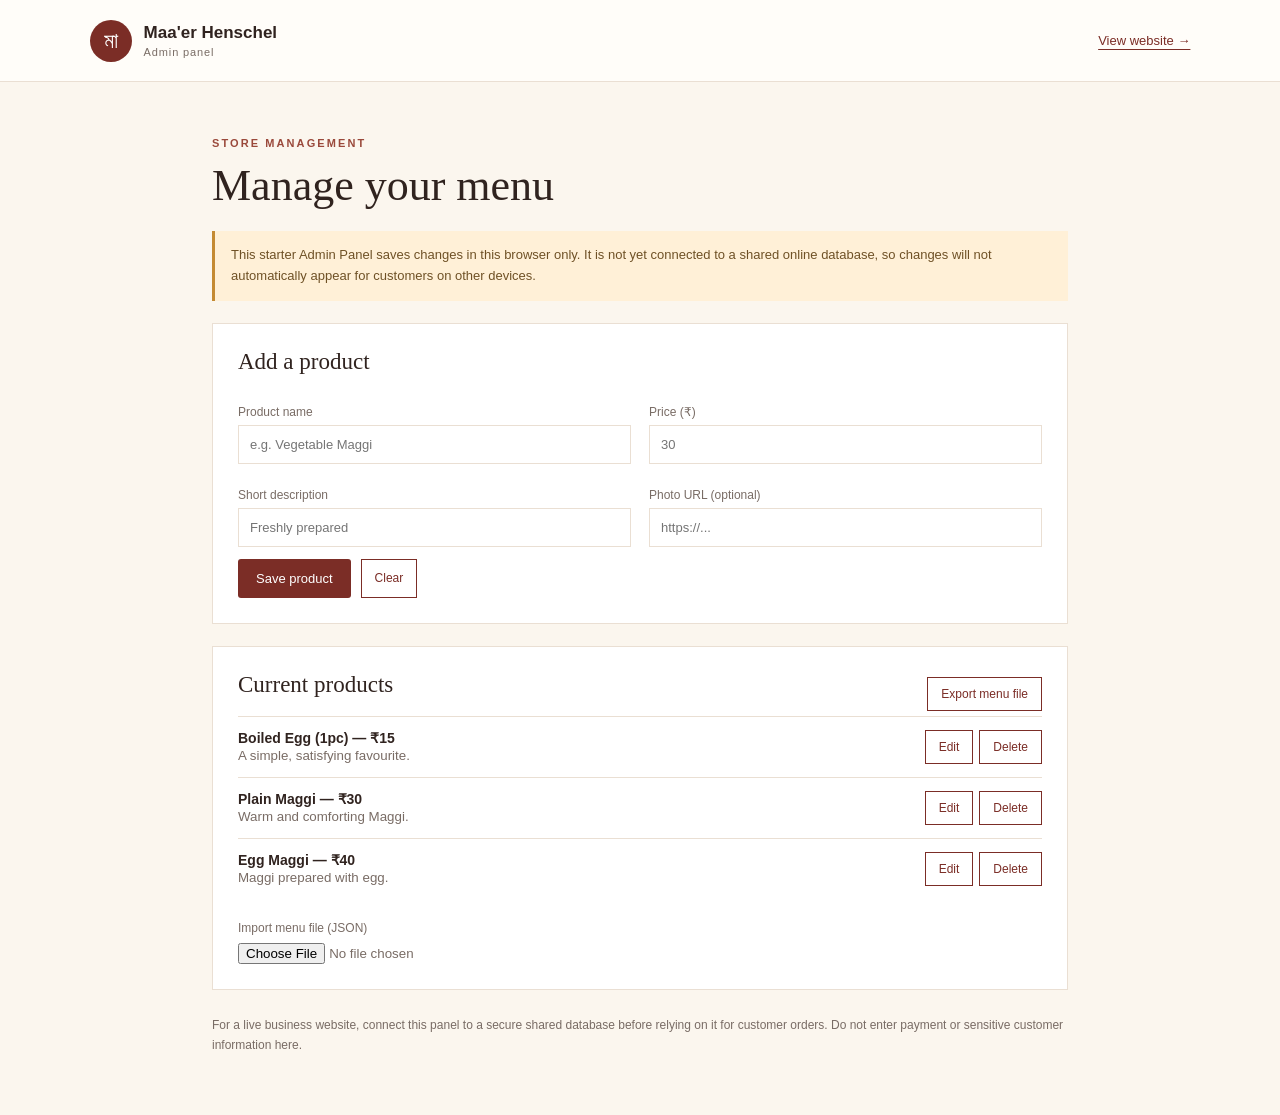
==== admin.html @ 0c81eca4 "Add Maa'er Henschel website files" ====
<!doctype html>
<html lang="en"><head><meta charset="utf-8"><meta name="viewport" content="width=device-width,initial-scale=1"><title>Admin | Maa'er Henschel</title><link rel="stylesheet" href="styles.css"></head>
<body class="admin-body"><header class="admin-header"><a class="brand" href="index.html"><span class="brand-mark">মা</span><span><strong>Maa'er Henschel</strong><small>Admin panel</small></span></a><a class="text-link" href="index.html">View website →</a></header>
<main class="admin-main"><p class="eyebrow">Store management</p><h1>Manage your menu</h1><p class="admin-warning">This starter Admin Panel saves changes in this browser only. It is not yet connected to a shared online database, so changes will not automatically appear for customers on other devices.</p>
<section class="admin-card"><h2 id="formTitle">Add a product</h2><form id="productForm" class="product-form"><input type="hidden" id="productId"><label>Product name<input id="productName" required placeholder="e.g. Vegetable Maggi"></label><label>Price (₹)<input id="productPrice" required type="number" min="1" step="1" placeholder="30"></label><label>Short description<input id="productDescription" placeholder="Freshly prepared"></label><label>Photo URL (optional)<input id="productImage" type="url" placeholder="https://..."></label><div class="form-actions"><button class="primary-button" type="submit">Save product</button><button class="outline-button" type="button" id="cancelEdit">Clear</button></div></form></section>
<section class="admin-card"><div class="admin-list-head"><h2>Current products</h2><button class="outline-button" id="exportCatalog">Export menu file</button></div><div id="adminProducts"></div><label class="import-label">Import menu file (JSON)<input id="importCatalog" type="file" accept="application/json"></label></section>
<p class="admin-footnote">For a live business website, connect this panel to a secure shared database before relying on it for customer orders. Do not enter payment or sensitive customer information here.</p>
</main><script src="app.js"></script></body></html>
---- styles.css ----
:root{--ink:#30231f;--muted:#796c65;--red:#7b2d26;--red2:#9a493b;--cream:#fbf6ee;--paper:#fffdf9;--line:#eadfd3;--gold:#d9a85d}*{box-sizing:border-box}html{scroll-behavior:smooth}body{margin:0;background:var(--paper);color:var(--ink);font-family:Georgia,"Times New Roman",serif}a{color:inherit;text-decoration:none}.site-header,.admin-header{height:82px;padding:0 7vw;display:flex;align-items:center;justify-content:space-between;border-bottom:1px solid var(--line);background:var(--paper)}.brand{display:flex;align-items:center;gap:12px}.brand-mark{width:42px;height:42px;border-radius:50%;background:var(--red);color:#fff;display:grid;place-items:center;font-size:22px}.brand strong{display:block;font-size:17px}.brand small{display:block;color:var(--muted);font:11px Arial,sans-serif;letter-spacing:.08em;margin-top:3px}.site-header nav{display:flex;align-items:center;gap:27px;font:13px Arial,sans-serif}.site-header nav a{color:#554741}.cart-button,.primary-button{border:0;background:var(--red);color:white;padding:12px 18px;border-radius:3px;cursor:pointer;font:13px Arial,sans-serif}.cart-button span{background:#fff;color:var(--red);padding:3px 7px;border-radius:20px;margin-left:5px}.hero{min-height:520px;padding:75px 10vw;background:var(--cream);display:grid;grid-template-columns:1fr 1fr;align-items:center;gap:40px}.eyebrow{font:11px Arial,sans-serif;letter-spacing:.19em;text-transform:uppercase;color:var(--red2);font-weight:bold}.hero h1{font-size:clamp(48px,6vw,76px);line-height:1.02;font-weight:normal;margin:18px 0}.hero h1 em{color:var(--red);font-weight:normal}.hero-copy>p:not(.eyebrow){font:15px/1.8 Arial,sans-serif;color:var(--muted);max-width:420px}.primary-link,.outline-link{display:inline-block;margin-top:25px;padding:14px 19px;background:var(--red);color:#fff;font:13px Arial,sans-serif}.primary-link span,.outline-link span{margin-left:20px}.hero-art{height:340px;position:relative;display:grid;place-items:center}.plate{width:280px;height:280px;border:13px solid white;border-radius:50%;background:#e7d4b7;box-shadow:0 18px 50px #65442a22,inset 0 0 0 2px #d7c4a7;position:relative;display:grid;place-items:center}.plate:before{content:"";position:absolute;inset:25px;border:2px dashed #c4a780;border-radius:50%}.food{position:absolute;border-radius:50%;box-shadow:inset -8px -8px 0 #00000012}.food-one{width:90px;height:70px;background:#e8a94c;top:67px;left:58px;transform:rotate(-24deg)}.food-two{width:75px;height:75px;background:#f0e6d1;right:50px;top:91px}.food-three{width:100px;height:58px;background:#9a5835;bottom:55px;left:91px;transform:rotate(17deg)}.plate-leaf{position:absolute;right:72px;bottom:65px;color:#52774c;font-size:32px}.art-note{position:absolute;right:0;bottom:18px;background:white;padding:15px 22px;color:var(--red);font:italic 16px/1.4 Georgia;box-shadow:0 8px 24px #0000000c}.menu-section{padding:85px 10vw}.section-heading{display:flex;justify-content:space-between;align-items:end;margin-bottom:32px}.section-heading h2,.contact-section h2,.event-section h2{font-size:42px;font-weight:normal;margin:8px 0}.section-heading>p{font:13px Arial,sans-serif;color:var(--muted)}.product-grid{display:grid;grid-template-columns:repeat(3,1fr);gap:18px}.product-card{border:1px solid var(--line);background:#fff;padding:22px;min-height:175px;display:flex;flex-direction:column}.product-thumb{height:85px;background:var(--cream);display:grid;place-items:center;color:#b48b65;font-size:28px;margin-bottom:17px;overflow:hidden}.product-thumb img{width:100%;height:100%;object-fit:cover}.product-card h3{font-size:19px;font-weight:normal;margin:0 0 7px}.product-card p{font:12px Arial,sans-serif;color:var(--muted);margin:0 0 17px}.product-foot{margin-top:auto;display:flex;align-items:center;justify-content:space-between}.price{font: bold 16px Arial,sans-serif;color:var(--red)}.add-button,.outline-button{background:white;border:1px solid var(--red);color:var(--red);padding:9px 13px;cursor:pointer;font:12px Arial,sans-serif}.event-section{padding:65px 10vw;background:#f3e9dc;display:flex;justify-content:space-between;align-items:center;gap:30px}.event-section>div{max-width:600px}.event-section p:not(.eyebrow){font:14px/1.8 Arial,sans-serif;color:var(--muted)}.outline-link{background:transparent;color:var(--red);border:1px solid var(--red);white-space:nowrap}.contact-section{padding:75px 10vw;display:grid;grid-template-columns:1fr 1fr;gap:40px;align-items:center}.contact-section p{font:14px/1.8 Arial,sans-serif;color:var(--muted)}.contact-card{border:1px solid var(--line);padding:30px}.contact-icon{font-size:28px;color:var(--red);display:block;margin-bottom:12px}.contact-card strong{font-size:21px;font-weight:normal}.text-link{color:var(--red);font:13px Arial,sans-serif;text-decoration:underline;text-underline-offset:4px}footer{padding:25px 10vw;background:#30231f;color:#e8dacf;display:flex;justify-content:space-between;font:11px Arial,sans-serif}.cart-panel{position:fixed;right:0;top:0;width:min(440px,100%);height:100vh;background:#fffdf9;z-index:10;transform:translateX(105%);transition:transform .25s ease;display:flex;flex-direction:column;padding:25px;box-shadow:-10px 0 35px #00000015}.cart-panel.open{transform:translateX(0)}.cart-head{display:flex;justify-content:space-between;align-items:center;border-bottom:1px solid var(--line)}.cart-head h2{font-weight:normal}.icon-button{border:0;background:none;font-size:28px;cursor:pointer}.cart-items{overflow:auto;flex:1;padding:10px 0}.empty-cart{color:var(--muted);font:13px Arial,sans-serif}.cart-row{display:flex;justify-content:space-between;gap:10px;padding:12px 0;border-bottom:1px solid var(--line);font:13px Arial,sans-serif}.qty-controls{display:flex;gap:9px;align-items:center}.qty-controls button{border:1px solid var(--line);background:white;width:25px;height:25px;cursor:pointer}.cart-bottom{border-top:1px solid var(--line);padding-top:15px}.total-line{display:flex;justify-content:space-between;margin-bottom:15px;font:16px Arial,sans-serif}.cart-bottom label,.product-form label{display:block;font:12px Arial,sans-serif;color:var(--muted);margin:12px 0}.cart-bottom input,.cart-bottom textarea,.product-form input{display:block;width:100%;padding:11px;border:1px solid var(--line);margin-top:6px;font:13px Arial,sans-serif;background:white}.cart-bottom .primary-button{width:100%;margin-top:10px}.form-note{display:block;color:var(--muted);font:10px Arial,sans-serif;margin-top:9px}.scrim{position:fixed;inset:0;background:#1e1712aa;z-index:9;display:none}.scrim.show{display:block}.admin-body{background:var(--cream);font-family:Arial,sans-serif}.admin-main{max-width:900px;margin:55px auto;padding:0 22px}.admin-main h1{font:normal 44px Georgia;margin:10px 0 20px}.admin-warning{padding:14px 16px;background:#fff0d7;border-left:3px solid #c48a32;color:#6f5126;font:13px/1.6 Arial,sans-serif}.admin-card{background:white;border:1px solid var(--line);padding:25px;margin:22px 0}.admin-card h2{font:normal 23px Georgia;margin:0 0 18px}.product-form{display:grid;grid-template-columns:1fr 1fr;gap:0 18px}.form-actions{grid-column:1/-1;display:flex;gap:10px}.admin-list-head{display:flex;justify-content:space-between;align-items:center;gap:15px}.admin-product{display:flex;justify-content:space-between;align-items:center;padding:13px 0;border-top:1px solid var(--line);gap:12px}.admin-product strong{display:block;font-size:14px}.admin-product small{color:var(--muted)}.admin-product button{margin-left:6px}.import-label{display:block;margin-top:22px;font-size:12px;color:var(--muted)}.import-label input{display:block;margin-top:8px}.admin-footnote{font:12px/1.7 Arial,sans-serif;color:var(--muted);margin:25px 0 60px}
@media(max-width:700px){.site-header{height:auto;padding:15px 5vw;align-items:flex-start}.site-header nav{gap:12px;flex-wrap:wrap;justify-content:flex-end;font-size:11px}.hero{grid-template-columns:1fr;padding:55px 7vw}.hero-art{height:280px}.plate{width:230px;height:230px}.menu-section,.contact-section{padding:60px 7vw}.section-heading{display:block}.product-grid{grid-template-columns:1fr 1fr}.event-section{padding:50px 7vw;display:block}.contact-section{grid-template-columns:1fr}.outline-link{white-space:normal}footer{padding:22px 7vw;gap:12px;flex-direction:column}.admin-header{padding:0 5vw}.product-form{grid-template-columns:1fr}.form-actions{grid-column:auto}.admin-product{align-items:flex-start;flex-direction:column}}@media(max-width:420px){.product-grid{grid-template-columns:1fr}.brand strong{font-size:14px}.site-header nav{max-width:180px}}
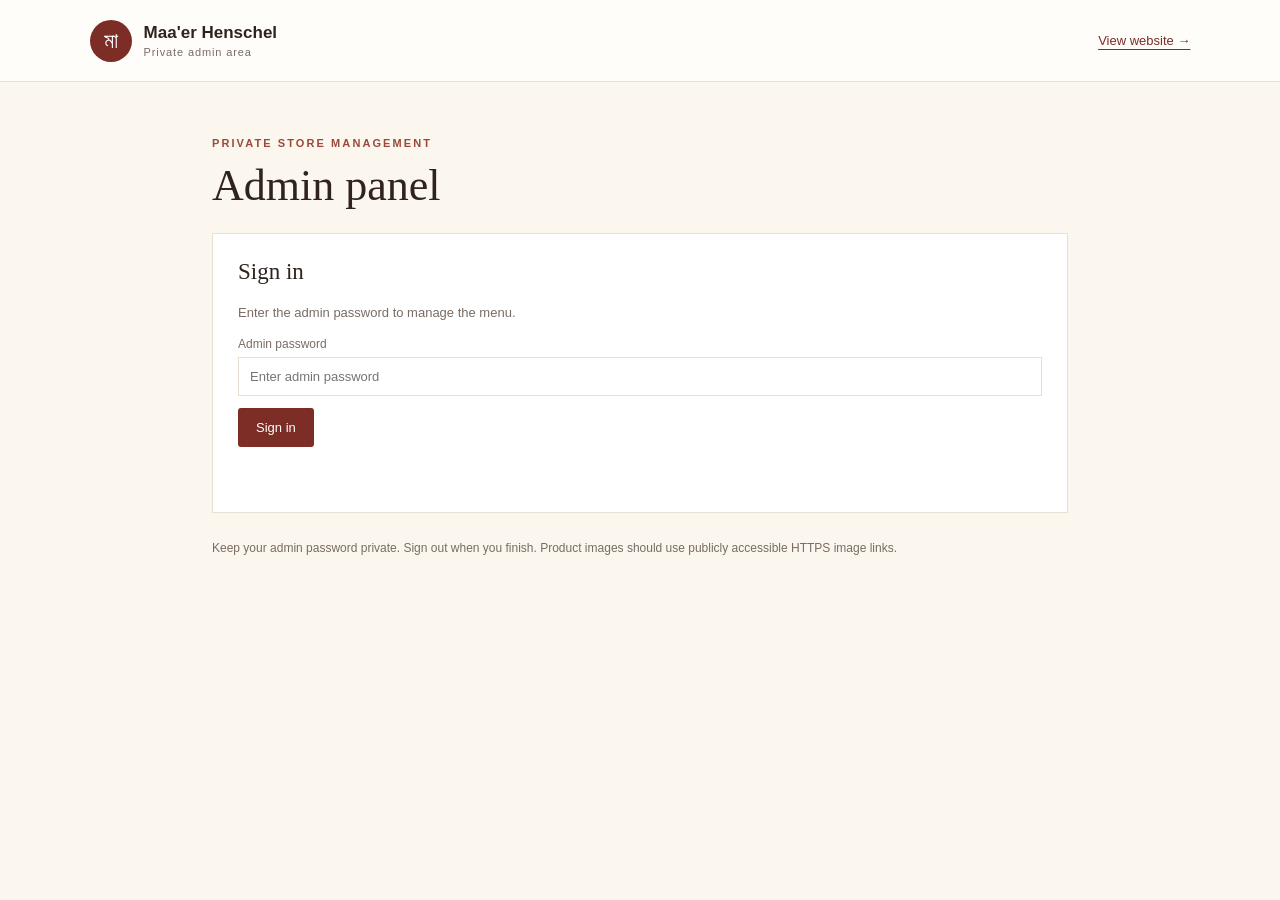
==== commit cc9162d2: "Add secure admin and shared menu database" ====
--- a/admin.html
+++ b/admin.html
@@ -1,8 +1,10 @@
 <!doctype html>
-<html lang="en"><head><meta charset="utf-8"><meta name="viewport" content="width=device-width,initial-scale=1"><title>Admin | Maa'er Henschel</title><link rel="stylesheet" href="styles.css"></head>
-<body class="admin-body"><header class="admin-header"><a class="brand" href="index.html"><span class="brand-mark">মা</span><span><strong>Maa'er Henschel</strong><small>Admin panel</small></span></a><a class="text-link" href="index.html">View website →</a></header>
-<main class="admin-main"><p class="eyebrow">Store management</p><h1>Manage your menu</h1><p class="admin-warning">This starter Admin Panel saves changes in this browser only. It is not yet connected to a shared online database, so changes will not automatically appear for customers on other devices.</p>
-<section class="admin-card"><h2 id="formTitle">Add a product</h2><form id="productForm" class="product-form"><input type="hidden" id="productId"><label>Product name<input id="productName" required placeholder="e.g. Vegetable Maggi"></label><label>Price (₹)<input id="productPrice" required type="number" min="1" step="1" placeholder="30"></label><label>Short description<input id="productDescription" placeholder="Freshly prepared"></label><label>Photo URL (optional)<input id="productImage" type="url" placeholder="https://..."></label><div class="form-actions"><button class="primary-button" type="submit">Save product</button><button class="outline-button" type="button" id="cancelEdit">Clear</button></div></form></section>
-<section class="admin-card"><div class="admin-list-head"><h2>Current products</h2><button class="outline-button" id="exportCatalog">Export menu file</button></div><div id="adminProducts"></div><label class="import-label">Import menu file (JSON)<input id="importCatalog" type="file" accept="application/json"></label></section>
-<p class="admin-footnote">For a live business website, connect this panel to a secure shared database before relying on it for customer orders. Do not enter payment or sensitive customer information here.</p>
-</main><script src="app.js"></script></body></html>+<html lang="en"><head><meta charset="utf-8"><meta name="viewport" content="width=device-width,initial-scale=1"><meta name="robots" content="noindex,nofollow"><title>Admin Login | Maa'er Henschel</title><link rel="stylesheet" href="styles.css"></head>
+<body class="admin-body"><header class="admin-header"><a class="brand" href="/"><span class="brand-mark">মা</span><span><strong>Maa'er Henschel</strong><small>Private admin area</small></span></a><a class="text-link" href="/">View website →</a></header>
+<main class="admin-main"><p class="eyebrow">Private store management</p><h1>Admin panel</h1>
+<section id="loginCard" class="admin-card"><h2>Sign in</h2><p class="muted">Enter the admin password to manage the menu.</p><form id="loginForm"><label>Admin password<input id="adminPassword" type="password" required autocomplete="current-password" placeholder="Enter admin password"></label><button class="primary-button" type="submit">Sign in</button><p id="loginMessage" class="status-message" role="status"></p></form></section>
+<section id="dashboard" hidden>
+<div class="admin-card"><div class="admin-list-head"><div><h2>Manage menu</h2><p class="muted">Changes are saved online and appear on the customer website.</p></div><button class="outline-button" id="logoutButton">Sign out</button></div>
+<form id="productForm" class="product-form"><input type="hidden" id="productId"><label>Product name<input id="productName" required maxlength="80" placeholder="e.g. Vegetable Maggi"></label><label>Price (₹)<input id="productPrice" required type="number" min="1" max="100000" step="1" placeholder="30"></label><label>Short description<input id="productDescription" maxlength="180" placeholder="Freshly prepared"></label><label>Photo URL (optional)<input id="productImage" type="url" maxlength="500" placeholder="https://..."></label><div class="form-actions"><button class="primary-button" type="submit">Save product</button><button class="outline-button" type="button" id="cancelEdit">Clear</button></div><p id="saveMessage" class="status-message" role="status"></p></form></div>
+<div class="admin-card"><h2>Current products</h2><div id="adminProducts">Loading…</div></div></section>
+<p class="admin-footnote">Keep your admin password private. Sign out when you finish. Product images should use publicly accessible HTTPS image links.</p></main><script src="admin.js"></script></body></html>
--- a/styles.css
+++ b/styles.css
@@ -1,2 +1,2 @@
-:root{--ink:#30231f;--muted:#796c65;--red:#7b2d26;--red2:#9a493b;--cream:#fbf6ee;--paper:#fffdf9;--line:#eadfd3;--gold:#d9a85d}*{box-sizing:border-box}html{scroll-behavior:smooth}body{margin:0;background:var(--paper);color:var(--ink);font-family:Georgia,"Times New Roman",serif}a{color:inherit;text-decoration:none}.site-header,.admin-header{height:82px;padding:0 7vw;display:flex;align-items:center;justify-content:space-between;border-bottom:1px solid var(--line);background:var(--paper)}.brand{display:flex;align-items:center;gap:12px}.brand-mark{width:42px;height:42px;border-radius:50%;background:var(--red);color:#fff;display:grid;place-items:center;font-size:22px}.brand strong{display:block;font-size:17px}.brand small{display:block;color:var(--muted);font:11px Arial,sans-serif;letter-spacing:.08em;margin-top:3px}.site-header nav{display:flex;align-items:center;gap:27px;font:13px Arial,sans-serif}.site-header nav a{color:#554741}.cart-button,.primary-button{border:0;background:var(--red);color:white;padding:12px 18px;border-radius:3px;cursor:pointer;font:13px Arial,sans-serif}.cart-button span{background:#fff;color:var(--red);padding:3px 7px;border-radius:20px;margin-left:5px}.hero{min-height:520px;padding:75px 10vw;background:var(--cream);display:grid;grid-template-columns:1fr 1fr;align-items:center;gap:40px}.eyebrow{font:11px Arial,sans-serif;letter-spacing:.19em;text-transform:uppercase;color:var(--red2);font-weight:bold}.hero h1{font-size:clamp(48px,6vw,76px);line-height:1.02;font-weight:normal;margin:18px 0}.hero h1 em{color:var(--red);font-weight:normal}.hero-copy>p:not(.eyebrow){font:15px/1.8 Arial,sans-serif;color:var(--muted);max-width:420px}.primary-link,.outline-link{display:inline-block;margin-top:25px;padding:14px 19px;background:var(--red);color:#fff;font:13px Arial,sans-serif}.primary-link span,.outline-link span{margin-left:20px}.hero-art{height:340px;position:relative;display:grid;place-items:center}.plate{width:280px;height:280px;border:13px solid white;border-radius:50%;background:#e7d4b7;box-shadow:0 18px 50px #65442a22,inset 0 0 0 2px #d7c4a7;position:relative;display:grid;place-items:center}.plate:before{content:"";position:absolute;inset:25px;border:2px dashed #c4a780;border-radius:50%}.food{position:absolute;border-radius:50%;box-shadow:inset -8px -8px 0 #00000012}.food-one{width:90px;height:70px;background:#e8a94c;top:67px;left:58px;transform:rotate(-24deg)}.food-two{width:75px;height:75px;background:#f0e6d1;right:50px;top:91px}.food-three{width:100px;height:58px;background:#9a5835;bottom:55px;left:91px;transform:rotate(17deg)}.plate-leaf{position:absolute;right:72px;bottom:65px;color:#52774c;font-size:32px}.art-note{position:absolute;right:0;bottom:18px;background:white;padding:15px 22px;color:var(--red);font:italic 16px/1.4 Georgia;box-shadow:0 8px 24px #0000000c}.menu-section{padding:85px 10vw}.section-heading{display:flex;justify-content:space-between;align-items:end;margin-bottom:32px}.section-heading h2,.contact-section h2,.event-section h2{font-size:42px;font-weight:normal;margin:8px 0}.section-heading>p{font:13px Arial,sans-serif;color:var(--muted)}.product-grid{display:grid;grid-template-columns:repeat(3,1fr);gap:18px}.product-card{border:1px solid var(--line);background:#fff;padding:22px;min-height:175px;display:flex;flex-direction:column}.product-thumb{height:85px;background:var(--cream);display:grid;place-items:center;color:#b48b65;font-size:28px;margin-bottom:17px;overflow:hidden}.product-thumb img{width:100%;height:100%;object-fit:cover}.product-card h3{font-size:19px;font-weight:normal;margin:0 0 7px}.product-card p{font:12px Arial,sans-serif;color:var(--muted);margin:0 0 17px}.product-foot{margin-top:auto;display:flex;align-items:center;justify-content:space-between}.price{font: bold 16px Arial,sans-serif;color:var(--red)}.add-button,.outline-button{background:white;border:1px solid var(--red);color:var(--red);padding:9px 13px;cursor:pointer;font:12px Arial,sans-serif}.event-section{padding:65px 10vw;background:#f3e9dc;display:flex;justify-content:space-between;align-items:center;gap:30px}.event-section>div{max-width:600px}.event-section p:not(.eyebrow){font:14px/1.8 Arial,sans-serif;color:var(--muted)}.outline-link{background:transparent;color:var(--red);border:1px solid var(--red);white-space:nowrap}.contact-section{padding:75px 10vw;display:grid;grid-template-columns:1fr 1fr;gap:40px;align-items:center}.contact-section p{font:14px/1.8 Arial,sans-serif;color:var(--muted)}.contact-card{border:1px solid var(--line);padding:30px}.contact-icon{font-size:28px;color:var(--red);display:block;margin-bottom:12px}.contact-card strong{font-size:21px;font-weight:normal}.text-link{color:var(--red);font:13px Arial,sans-serif;text-decoration:underline;text-underline-offset:4px}footer{padding:25px 10vw;background:#30231f;color:#e8dacf;display:flex;justify-content:space-between;font:11px Arial,sans-serif}.cart-panel{position:fixed;right:0;top:0;width:min(440px,100%);height:100vh;background:#fffdf9;z-index:10;transform:translateX(105%);transition:transform .25s ease;display:flex;flex-direction:column;padding:25px;box-shadow:-10px 0 35px #00000015}.cart-panel.open{transform:translateX(0)}.cart-head{display:flex;justify-content:space-between;align-items:center;border-bottom:1px solid var(--line)}.cart-head h2{font-weight:normal}.icon-button{border:0;background:none;font-size:28px;cursor:pointer}.cart-items{overflow:auto;flex:1;padding:10px 0}.empty-cart{color:var(--muted);font:13px Arial,sans-serif}.cart-row{display:flex;justify-content:space-between;gap:10px;padding:12px 0;border-bottom:1px solid var(--line);font:13px Arial,sans-serif}.qty-controls{display:flex;gap:9px;align-items:center}.qty-controls button{border:1px solid var(--line);background:white;width:25px;height:25px;cursor:pointer}.cart-bottom{border-top:1px solid var(--line);padding-top:15px}.total-line{display:flex;justify-content:space-between;margin-bottom:15px;font:16px Arial,sans-serif}.cart-bottom label,.product-form label{display:block;font:12px Arial,sans-serif;color:var(--muted);margin:12px 0}.cart-bottom input,.cart-bottom textarea,.product-form input{display:block;width:100%;padding:11px;border:1px solid var(--line);margin-top:6px;font:13px Arial,sans-serif;background:white}.cart-bottom .primary-button{width:100%;margin-top:10px}.form-note{display:block;color:var(--muted);font:10px Arial,sans-serif;margin-top:9px}.scrim{position:fixed;inset:0;background:#1e1712aa;z-index:9;display:none}.scrim.show{display:block}.admin-body{background:var(--cream);font-family:Arial,sans-serif}.admin-main{max-width:900px;margin:55px auto;padding:0 22px}.admin-main h1{font:normal 44px Georgia;margin:10px 0 20px}.admin-warning{padding:14px 16px;background:#fff0d7;border-left:3px solid #c48a32;color:#6f5126;font:13px/1.6 Arial,sans-serif}.admin-card{background:white;border:1px solid var(--line);padding:25px;margin:22px 0}.admin-card h2{font:normal 23px Georgia;margin:0 0 18px}.product-form{display:grid;grid-template-columns:1fr 1fr;gap:0 18px}.form-actions{grid-column:1/-1;display:flex;gap:10px}.admin-list-head{display:flex;justify-content:space-between;align-items:center;gap:15px}.admin-product{display:flex;justify-content:space-between;align-items:center;padding:13px 0;border-top:1px solid var(--line);gap:12px}.admin-product strong{display:block;font-size:14px}.admin-product small{color:var(--muted)}.admin-product button{margin-left:6px}.import-label{display:block;margin-top:22px;font-size:12px;color:var(--muted)}.import-label input{display:block;margin-top:8px}.admin-footnote{font:12px/1.7 Arial,sans-serif;color:var(--muted);margin:25px 0 60px}
+:root{--ink:#30231f;--muted:#796c65;--red:#7b2d26;--red2:#9a493b;--cream:#fbf6ee;--paper:#fffdf9;--line:#eadfd3}*{box-sizing:border-box}html{scroll-behavior:smooth}body{margin:0;background:var(--paper);color:var(--ink);font-family:Georgia,"Times New Roman",serif}a{color:inherit;text-decoration:none}.site-header,.admin-header{min-height:82px;padding:0 7vw;display:flex;align-items:center;justify-content:space-between;border-bottom:1px solid var(--line);background:var(--paper)}.brand{display:flex;align-items:center;gap:12px}.brand-mark{width:42px;height:42px;border-radius:50%;background:var(--red);color:#fff;display:grid;place-items:center;font-size:22px}.brand strong{display:block;font-size:17px}.brand small{display:block;color:var(--muted);font:11px Arial,sans-serif;letter-spacing:.08em;margin-top:3px}.site-header nav{display:flex;align-items:center;gap:27px;font:13px Arial,sans-serif}.site-header nav a{color:#554741}.cart-button,.primary-button{border:0;background:var(--red);color:white;padding:12px 18px;border-radius:3px;cursor:pointer;font:13px Arial,sans-serif}.cart-button span{background:#fff;color:var(--red);padding:3px 7px;border-radius:20px;margin-left:5px}.hero{min-height:520px;padding:75px 10vw;background:var(--cream);display:grid;grid-template-columns:1fr 1fr;align-items:center;gap:40px}.eyebrow{font:11px Arial,sans-serif;letter-spacing:.19em;text-transform:uppercase;color:var(--red2);font-weight:bold}.hero h1{font-size:clamp(48px,6vw,76px);line-height:1.02;font-weight:normal;margin:18px 0}.hero h1 em{color:var(--red);font-weight:normal}.hero-copy>p:not(.eyebrow){font:15px/1.8 Arial,sans-serif;color:var(--muted);max-width:420px}.primary-link,.outline-link{display:inline-block;margin-top:25px;padding:14px 19px;background:var(--red);color:#fff;font:13px Arial,sans-serif}.primary-link span,.outline-link span{margin-left:20px}.hero-art{height:340px;position:relative;display:grid;place-items:center}.plate{width:280px;height:280px;border:13px solid white;border-radius:50%;background:#e7d4b7;box-shadow:0 18px 50px #65442a22,inset 0 0 0 2px #d7c4a7;position:relative;display:grid;place-items:center}.plate:before{content:"";position:absolute;inset:25px;border:2px dashed #c4a780;border-radius:50%}.food{position:absolute;border-radius:50%;box-shadow:inset -8px -8px 0 #00000012}.food-one{width:90px;height:70px;background:#e8a94c;top:67px;left:58px;transform:rotate(-24deg)}.food-two{width:75px;height:75px;background:#f0e6d1;right:50px;top:91px}.food-three{width:100px;height:58px;background:#9a5835;bottom:55px;left:91px;transform:rotate(17deg)}.plate-leaf{position:absolute;right:72px;bottom:65px;color:#52774c;font-size:32px}.art-note{position:absolute;right:0;bottom:18px;background:white;padding:15px 22px;color:var(--red);font:italic 16px/1.4 Georgia;box-shadow:0 8px 24px #0000000c}.menu-section{padding:85px 10vw}.section-heading{display:flex;justify-content:space-between;align-items:end;margin-bottom:32px}.section-heading h2,.contact-section h2,.event-section h2{font-size:42px;font-weight:normal;margin:8px 0}.section-heading>p{font:13px Arial,sans-serif;color:var(--muted)}.product-grid{display:grid;grid-template-columns:repeat(3,1fr);gap:18px}.product-card{border:1px solid var(--line);background:#fff;padding:22px;min-height:175px;display:flex;flex-direction:column}.product-thumb{height:110px;background:var(--cream);display:grid;place-items:center;color:#b48b65;font-size:28px;margin-bottom:17px;overflow:hidden}.product-thumb img{width:100%;height:100%;object-fit:cover}.product-card h3{font-size:19px;font-weight:normal;margin:0 0 7px}.product-card p{font:12px Arial,sans-serif;color:var(--muted);margin:0 0 17px}.product-foot{margin-top:auto;display:flex;align-items:center;justify-content:space-between}.price{font:bold 16px Arial,sans-serif;color:var(--red)}.add-button,.outline-button{background:white;border:1px solid var(--red);color:var(--red);padding:9px 13px;cursor:pointer;font:12px Arial,sans-serif}.event-section{padding:65px 10vw;background:#f3e9dc;display:flex;justify-content:space-between;align-items:center;gap:30px}.event-section>div{max-width:600px}.event-section p:not(.eyebrow){font:14px/1.8 Arial,sans-serif;color:var(--muted)}.outline-link{background:transparent;color:var(--red);border:1px solid var(--red);white-space:nowrap}.contact-section{padding:75px 10vw;display:grid;grid-template-columns:1fr 1fr;gap:40px;align-items:center}.contact-section p{font:14px/1.8 Arial,sans-serif;color:var(--muted)}.contact-card{border:1px solid var(--line);padding:30px}.contact-icon{font-size:28px;color:var(--red);display:block;margin-bottom:12px}.contact-card strong{font-size:21px;font-weight:normal}.text-link{color:var(--red);font:13px Arial,sans-serif;text-decoration:underline;text-underline-offset:4px}footer{padding:25px 10vw;background:#30231f;color:#e8dacf;display:flex;justify-content:space-between;font:11px Arial,sans-serif}.cart-panel{position:fixed;right:0;top:0;width:min(440px,100%);height:100vh;background:#fffdf9;z-index:10;transform:translateX(105%);transition:transform .25s ease;display:flex;flex-direction:column;padding:25px;box-shadow:-10px 0 35px #00000015}.cart-panel.open{transform:translateX(0)}.cart-head{display:flex;justify-content:space-between;align-items:center;border-bottom:1px solid var(--line)}.cart-head h2{font-weight:normal}.icon-button{border:0;background:none;font-size:28px;cursor:pointer}.cart-items{overflow:auto;flex:1;padding:10px 0}.empty-cart{color:var(--muted);font:13px Arial,sans-serif}.cart-row{display:flex;justify-content:space-between;gap:10px;padding:12px 0;border-bottom:1px solid var(--line);font:13px Arial,sans-serif}.qty-controls{display:flex;gap:9px;align-items:center}.qty-controls button{border:1px solid var(--line);background:white;width:25px;height:25px;cursor:pointer}.cart-bottom{border-top:1px solid var(--line);padding-top:15px}.total-line{display:flex;justify-content:space-between;margin-bottom:15px;font:16px Arial,sans-serif}.cart-bottom label,.product-form label,#loginForm label{display:block;font:12px Arial,sans-serif;color:var(--muted);margin:12px 0}.cart-bottom input,.cart-bottom textarea,.product-form input,#loginForm input{display:block;width:100%;padding:11px;border:1px solid var(--line);margin-top:6px;font:13px Arial,sans-serif;background:white}.cart-bottom .primary-button{width:100%;margin-top:10px}.form-note,.small-note{display:block;color:var(--muted);font:10px Arial,sans-serif;margin-top:9px}.scrim{position:fixed;inset:0;background:#1e1712aa;z-index:9;display:none}.scrim.show{display:block}.admin-body{background:var(--cream);font-family:Arial,sans-serif}.admin-main{max-width:900px;margin:55px auto;padding:0 22px}.admin-main h1{font:normal 44px Georgia;margin:10px 0 20px}.admin-card{background:white;border:1px solid var(--line);padding:25px;margin:22px 0}.admin-card h2{font:normal 23px Georgia;margin:0 0 18px}.admin-list-head{display:flex;justify-content:space-between;align-items:center;gap:15px}.product-form{display:grid;grid-template-columns:1fr 1fr;gap:0 18px}.form-actions{grid-column:1/-1;display:flex;gap:10px}.admin-product{display:flex;justify-content:space-between;align-items:center;padding:13px 0;border-top:1px solid var(--line);gap:12px}.admin-product strong{display:block;font-size:14px}.admin-product small,.muted{color:var(--muted);font-size:13px;line-height:1.6}.admin-product button{margin-left:6px}.admin-footnote{font:12px/1.7 Arial,sans-serif;color:var(--muted);margin:25px 0 60px}.status-message{font:12px Arial,sans-serif;color:var(--red);min-height:16px}button:disabled{opacity:.55;cursor:wait}[hidden]{display:none!important}
 @media(max-width:700px){.site-header{height:auto;padding:15px 5vw;align-items:flex-start}.site-header nav{gap:12px;flex-wrap:wrap;justify-content:flex-end;font-size:11px}.hero{grid-template-columns:1fr;padding:55px 7vw}.hero-art{height:280px}.plate{width:230px;height:230px}.menu-section,.contact-section{padding:60px 7vw}.section-heading{display:block}.product-grid{grid-template-columns:1fr 1fr}.event-section{padding:50px 7vw;display:block}.contact-section{grid-template-columns:1fr}.outline-link{white-space:normal}footer{padding:22px 7vw;gap:12px;flex-direction:column}.admin-header{padding:0 5vw}.product-form{grid-template-columns:1fr}.form-actions{grid-column:auto}.admin-product{align-items:flex-start;flex-direction:column}}@media(max-width:420px){.product-grid{grid-template-columns:1fr}.brand strong{font-size:14px}.site-header nav{max-width:180px}}
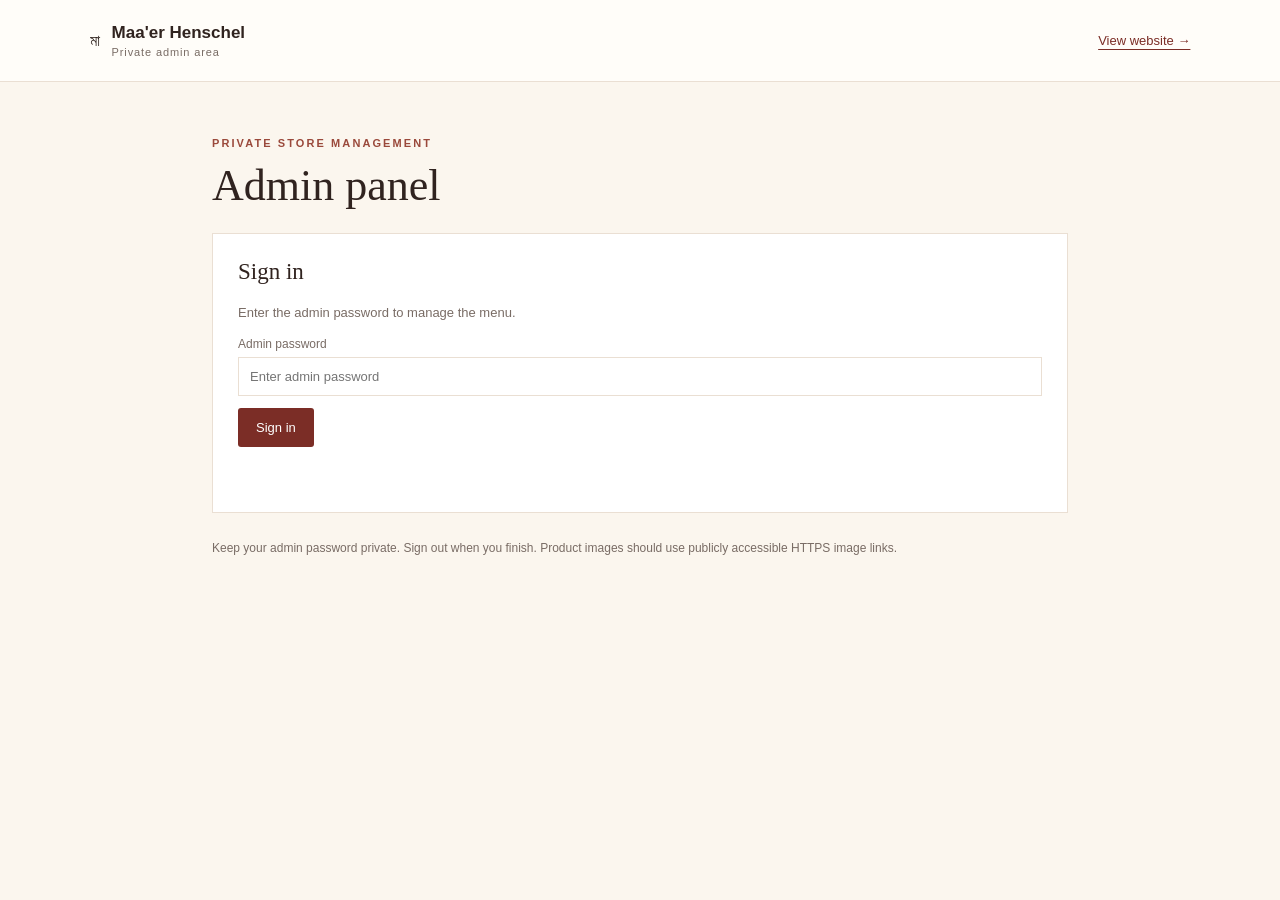
==== commit 5a31d57e: "Add category-wise menu management" ====
--- a/admin.html
+++ b/admin.html
@@ -5,6 +5,6 @@
 <section id="loginCard" class="admin-card"><h2>Sign in</h2><p class="muted">Enter the admin password to manage the menu.</p><form id="loginForm"><label>Admin password<input id="adminPassword" type="password" required autocomplete="current-password" placeholder="Enter admin password"></label><button class="primary-button" type="submit">Sign in</button><p id="loginMessage" class="status-message" role="status"></p></form></section>
 <section id="dashboard" hidden>
 <div class="admin-card"><div class="admin-list-head"><div><h2>Manage menu</h2><p class="muted">Changes are saved online and appear on the customer website.</p></div><button class="outline-button" id="logoutButton">Sign out</button></div>
-<form id="productForm" class="product-form"><input type="hidden" id="productId"><label>Product name<input id="productName" required maxlength="80" placeholder="e.g. Vegetable Maggi"></label><label>Price (₹)<input id="productPrice" required type="number" min="1" max="100000" step="1" placeholder="30"></label><label>Short description<input id="productDescription" maxlength="180" placeholder="Freshly prepared"></label><label>Photo URL (optional)<input id="productImage" type="url" maxlength="500" placeholder="https://..."></label><div class="form-actions"><button class="primary-button" type="submit">Save product</button><button class="outline-button" type="button" id="cancelEdit">Clear</button></div><p id="saveMessage" class="status-message" role="status"></p></form></div>
-<div class="admin-card"><h2>Current products</h2><div id="adminProducts">Loading…</div></div></section>
+<form id="productForm" class="product-form"><input type="hidden" id="productId"><label>Product name<input id="productName" required maxlength="80" placeholder="e.g. Vegetable Maggi"></label><label>Category<select id="productCategory" required></select></label><label>Price (₹)<input id="productPrice" required type="number" min="1" max="100000" step="1" placeholder="30"></label><label>Short description<input id="productDescription" maxlength="180" placeholder="Freshly prepared"></label><label>Photo URL (optional)<input id="productImage" type="url" maxlength="500" placeholder="https://..."></label><div class="form-actions"><button class="primary-button" type="submit">Save product</button><button class="outline-button" type="button" id="cancelEdit">Clear</button></div><p id="saveMessage" class="status-message" role="status"></p></form></div>
+<div class="admin-card"><h2>Manage categories</h2><p class="muted">Create menu categories such as Chinese, Bengali Food, Starters or Beverages.</p><form id="categoryForm" class="category-form"><label>New category name<input id="categoryName" required maxlength="50" placeholder="e.g. Chinese"></label><button class="primary-button" type="submit">Add category</button></form><p id="categoryMessage" class="status-message" role="status"></p><div id="adminCategories">Loading…</div></div><div class="admin-card"><h2>Current products</h2><div id="adminProducts">Loading…</div></div></section>
 <p class="admin-footnote">Keep your admin password private. Sign out when you finish. Product images should use publicly accessible HTTPS image links.</p></main><script src="admin.js"></script></body></html>
--- a/styles.css
+++ b/styles.css
@@ -1,2 +1,28 @@
-:root{--ink:#30231f;--muted:#796c65;--red:#7b2d26;--red2:#9a493b;--cream:#fbf6ee;--paper:#fffdf9;--line:#eadfd3}*{box-sizing:border-box}html{scroll-behavior:smooth}body{margin:0;background:var(--paper);color:var(--ink);font-family:Georgia,"Times New Roman",serif}a{color:inherit;text-decoration:none}.site-header,.admin-header{min-height:82px;padding:0 7vw;display:flex;align-items:center;justify-content:space-between;border-bottom:1px solid var(--line);background:var(--paper)}.brand{display:flex;align-items:center;gap:12px}.brand-mark{width:42px;height:42px;border-radius:50%;background:var(--red);color:#fff;display:grid;place-items:center;font-size:22px}.brand strong{display:block;font-size:17px}.brand small{display:block;color:var(--muted);font:11px Arial,sans-serif;letter-spacing:.08em;margin-top:3px}.site-header nav{display:flex;align-items:center;gap:27px;font:13px Arial,sans-serif}.site-header nav a{color:#554741}.cart-button,.primary-button{border:0;background:var(--red);color:white;padding:12px 18px;border-radius:3px;cursor:pointer;font:13px Arial,sans-serif}.cart-button span{background:#fff;color:var(--red);padding:3px 7px;border-radius:20px;margin-left:5px}.hero{min-height:520px;padding:75px 10vw;background:var(--cream);display:grid;grid-template-columns:1fr 1fr;align-items:center;gap:40px}.eyebrow{font:11px Arial,sans-serif;letter-spacing:.19em;text-transform:uppercase;color:var(--red2);font-weight:bold}.hero h1{font-size:clamp(48px,6vw,76px);line-height:1.02;font-weight:normal;margin:18px 0}.hero h1 em{color:var(--red);font-weight:normal}.hero-copy>p:not(.eyebrow){font:15px/1.8 Arial,sans-serif;color:var(--muted);max-width:420px}.primary-link,.outline-link{display:inline-block;margin-top:25px;padding:14px 19px;background:var(--red);color:#fff;font:13px Arial,sans-serif}.primary-link span,.outline-link span{margin-left:20px}.hero-art{height:340px;position:relative;display:grid;place-items:center}.plate{width:280px;height:280px;border:13px solid white;border-radius:50%;background:#e7d4b7;box-shadow:0 18px 50px #65442a22,inset 0 0 0 2px #d7c4a7;position:relative;display:grid;place-items:center}.plate:before{content:"";position:absolute;inset:25px;border:2px dashed #c4a780;border-radius:50%}.food{position:absolute;border-radius:50%;box-shadow:inset -8px -8px 0 #00000012}.food-one{width:90px;height:70px;background:#e8a94c;top:67px;left:58px;transform:rotate(-24deg)}.food-two{width:75px;height:75px;background:#f0e6d1;right:50px;top:91px}.food-three{width:100px;height:58px;background:#9a5835;bottom:55px;left:91px;transform:rotate(17deg)}.plate-leaf{position:absolute;right:72px;bottom:65px;color:#52774c;font-size:32px}.art-note{position:absolute;right:0;bottom:18px;background:white;padding:15px 22px;color:var(--red);font:italic 16px/1.4 Georgia;box-shadow:0 8px 24px #0000000c}.menu-section{padding:85px 10vw}.section-heading{display:flex;justify-content:space-between;align-items:end;margin-bottom:32px}.section-heading h2,.contact-section h2,.event-section h2{font-size:42px;font-weight:normal;margin:8px 0}.section-heading>p{font:13px Arial,sans-serif;color:var(--muted)}.product-grid{display:grid;grid-template-columns:repeat(3,1fr);gap:18px}.product-card{border:1px solid var(--line);background:#fff;padding:22px;min-height:175px;display:flex;flex-direction:column}.product-thumb{height:110px;background:var(--cream);display:grid;place-items:center;color:#b48b65;font-size:28px;margin-bottom:17px;overflow:hidden}.product-thumb img{width:100%;height:100%;object-fit:cover}.product-card h3{font-size:19px;font-weight:normal;margin:0 0 7px}.product-card p{font:12px Arial,sans-serif;color:var(--muted);margin:0 0 17px}.product-foot{margin-top:auto;display:flex;align-items:center;justify-content:space-between}.price{font:bold 16px Arial,sans-serif;color:var(--red)}.add-button,.outline-button{background:white;border:1px solid var(--red);color:var(--red);padding:9px 13px;cursor:pointer;font:12px Arial,sans-serif}.event-section{padding:65px 10vw;background:#f3e9dc;display:flex;justify-content:space-between;align-items:center;gap:30px}.event-section>div{max-width:600px}.event-section p:not(.eyebrow){font:14px/1.8 Arial,sans-serif;color:var(--muted)}.outline-link{background:transparent;color:var(--red);border:1px solid var(--red);white-space:nowrap}.contact-section{padding:75px 10vw;display:grid;grid-template-columns:1fr 1fr;gap:40px;align-items:center}.contact-section p{font:14px/1.8 Arial,sans-serif;color:var(--muted)}.contact-card{border:1px solid var(--line);padding:30px}.contact-icon{font-size:28px;color:var(--red);display:block;margin-bottom:12px}.contact-card strong{font-size:21px;font-weight:normal}.text-link{color:var(--red);font:13px Arial,sans-serif;text-decoration:underline;text-underline-offset:4px}footer{padding:25px 10vw;background:#30231f;color:#e8dacf;display:flex;justify-content:space-between;font:11px Arial,sans-serif}.cart-panel{position:fixed;right:0;top:0;width:min(440px,100%);height:100vh;background:#fffdf9;z-index:10;transform:translateX(105%);transition:transform .25s ease;display:flex;flex-direction:column;padding:25px;box-shadow:-10px 0 35px #00000015}.cart-panel.open{transform:translateX(0)}.cart-head{display:flex;justify-content:space-between;align-items:center;border-bottom:1px solid var(--line)}.cart-head h2{font-weight:normal}.icon-button{border:0;background:none;font-size:28px;cursor:pointer}.cart-items{overflow:auto;flex:1;padding:10px 0}.empty-cart{color:var(--muted);font:13px Arial,sans-serif}.cart-row{display:flex;justify-content:space-between;gap:10px;padding:12px 0;border-bottom:1px solid var(--line);font:13px Arial,sans-serif}.qty-controls{display:flex;gap:9px;align-items:center}.qty-controls button{border:1px solid var(--line);background:white;width:25px;height:25px;cursor:pointer}.cart-bottom{border-top:1px solid var(--line);padding-top:15px}.total-line{display:flex;justify-content:space-between;margin-bottom:15px;font:16px Arial,sans-serif}.cart-bottom label,.product-form label,#loginForm label{display:block;font:12px Arial,sans-serif;color:var(--muted);margin:12px 0}.cart-bottom input,.cart-bottom textarea,.product-form input,#loginForm input{display:block;width:100%;padding:11px;border:1px solid var(--line);margin-top:6px;font:13px Arial,sans-serif;background:white}.cart-bottom .primary-button{width:100%;margin-top:10px}.form-note,.small-note{display:block;color:var(--muted);font:10px Arial,sans-serif;margin-top:9px}.scrim{position:fixed;inset:0;background:#1e1712aa;z-index:9;display:none}.scrim.show{display:block}.admin-body{background:var(--cream);font-family:Arial,sans-serif}.admin-main{max-width:900px;margin:55px auto;padding:0 22px}.admin-main h1{font:normal 44px Georgia;margin:10px 0 20px}.admin-card{background:white;border:1px solid var(--line);padding:25px;margin:22px 0}.admin-card h2{font:normal 23px Georgia;margin:0 0 18px}.admin-list-head{display:flex;justify-content:space-between;align-items:center;gap:15px}.product-form{display:grid;grid-template-columns:1fr 1fr;gap:0 18px}.form-actions{grid-column:1/-1;display:flex;gap:10px}.admin-product{display:flex;justify-content:space-between;align-items:center;padding:13px 0;border-top:1px solid var(--line);gap:12px}.admin-product strong{display:block;font-size:14px}.admin-product small,.muted{color:var(--muted);font-size:13px;line-height:1.6}.admin-product button{margin-left:6px}.admin-footnote{font:12px/1.7 Arial,sans-serif;color:var(--muted);margin:25px 0 60px}.status-message{font:12px Arial,sans-serif;color:var(--red);min-height:16px}button:disabled{opacity:.55;cursor:wait}[hidden]{display:none!important}
+:root{--ink:#30231f;--muted:#796c65;--red:#7b2d26;--red2:#9a493b;--cream:#fbf6ee;--paper:#fffdf9;--line:#eadfd3}*{box-sizing:border-box}html{scroll-behavior:smooth}body{margin:0;background:var(--paper);color:var(--ink);font-family:Georgia,"Times New Roman",serif}a{color:inherit;text-decoration:none}.site-header,.admin-header{min-height:82px;padding:0 7vw;display:flex;align-items:center;justify-content:space-between;border-bottom:1px solid var(--line);background:var(--paper)}.brand{display:flex;align-items:center;gap:12px}.brand-logo{width:62px;height:62px;object-fit:contain;display:block;border-radius:50%}.brand strong{display:block;font-size:17px}.brand small{display:block;color:var(--muted);font:11px Arial,sans-serif;letter-spacing:.08em;margin-top:3px}.site-header nav{display:flex;align-items:center;gap:27px;font:13px Arial,sans-serif}.site-header nav a{color:#554741}.cart-button,.primary-button{border:0;background:var(--red);color:white;padding:12px 18px;border-radius:3px;cursor:pointer;font:13px Arial,sans-serif}.cart-button span{background:#fff;color:var(--red);padding:3px 7px;border-radius:20px;margin-left:5px}.hero{min-height:520px;padding:75px 10vw;background:var(--cream);display:grid;grid-template-columns:1fr 1fr;align-items:center;gap:40px}.eyebrow{font:11px Arial,sans-serif;letter-spacing:.19em;text-transform:uppercase;color:var(--red2);font-weight:bold}.hero h1{font-size:clamp(48px,6vw,76px);line-height:1.02;font-weight:normal;margin:18px 0}.hero h1 em{color:var(--red);font-weight:normal}.hero-copy>p:not(.eyebrow){font:15px/1.8 Arial,sans-serif;color:var(--muted);max-width:420px}.primary-link,.outline-link{display:inline-block;margin-top:25px;padding:14px 19px;background:var(--red);color:#fff;font:13px Arial,sans-serif}.primary-link span,.outline-link span{margin-left:20px}.hero-art{height:340px;position:relative;display:grid;place-items:center}.plate{width:280px;height:280px;border:13px solid white;border-radius:50%;background:#e7d4b7;box-shadow:0 18px 50px #65442a22,inset 0 0 0 2px #d7c4a7;position:relative;display:grid;place-items:center}.plate:before{content:"";position:absolute;inset:25px;border:2px dashed #c4a780;border-radius:50%}.food{position:absolute;border-radius:50%;box-shadow:inset -8px -8px 0 #00000012}.food-one{width:90px;height:70px;background:#e8a94c;top:67px;left:58px;transform:rotate(-24deg)}.food-two{width:75px;height:75px;background:#f0e6d1;right:50px;top:91px}.food-three{width:100px;height:58px;background:#9a5835;bottom:55px;left:91px;transform:rotate(17deg)}.plate-leaf{position:absolute;right:72px;bottom:65px;color:#52774c;font-size:32px}.art-note{position:absolute;right:0;bottom:18px;background:white;padding:15px 22px;color:var(--red);font:italic 16px/1.4 Georgia;box-shadow:0 8px 24px #0000000c}.menu-section{padding:85px 10vw}.section-heading{display:flex;justify-content:space-between;align-items:end;margin-bottom:32px}.section-heading h2,.contact-section h2,.event-section h2{font-size:42px;font-weight:normal;margin:8px 0}.section-heading>p{font:13px Arial,sans-serif;color:var(--muted)}.product-grid{display:grid;grid-template-columns:repeat(3,1fr);gap:18px}.product-card{border:1px solid var(--line);background:#fff;padding:22px;min-height:175px;display:flex;flex-direction:column}.product-thumb{height:110px;background:var(--cream);display:grid;place-items:center;color:#b48b65;font-size:28px;margin-bottom:17px;overflow:hidden}.product-thumb img{width:100%;height:100%;object-fit:cover}.product-card h3{font-size:19px;font-weight:normal;margin:0 0 7px}.product-card p{font:12px Arial,sans-serif;color:var(--muted);margin:0 0 17px}.product-foot{margin-top:auto;display:flex;align-items:center;justify-content:space-between}.price{font:bold 16px Arial,sans-serif;color:var(--red)}.add-button,.outline-button{background:white;border:1px solid var(--red);color:var(--red);padding:9px 13px;cursor:pointer;font:12px Arial,sans-serif}.event-section{padding:65px 10vw;background:#f3e9dc;display:flex;justify-content:space-between;align-items:center;gap:30px}.event-section>div{max-width:600px}.event-section p:not(.eyebrow){font:14px/1.8 Arial,sans-serif;color:var(--muted)}.outline-link{background:transparent;color:var(--red);border:1px solid var(--red);white-space:nowrap}.contact-section{padding:75px 10vw;display:grid;grid-template-columns:1fr 1fr;gap:40px;align-items:center}.contact-section p{font:14px/1.8 Arial,sans-serif;color:var(--muted)}.contact-card{border:1px solid var(--line);padding:30px}.contact-icon{font-size:28px;color:var(--red);display:block;margin-bottom:12px}.contact-card strong{font-size:21px;font-weight:normal}.text-link{color:var(--red);font:13px Arial,sans-serif;text-decoration:underline;text-underline-offset:4px}footer{padding:25px 10vw;background:#30231f;color:#e8dacf;display:flex;justify-content:space-between;font:11px Arial,sans-serif}.cart-panel{position:fixed;right:0;top:0;width:min(440px,100%);height:100vh;background:#fffdf9;z-index:10;transform:translateX(105%);transition:transform .25s ease;display:flex;flex-direction:column;padding:25px;box-shadow:-10px 0 35px #00000015}.cart-panel.open{transform:translateX(0)}.cart-head{display:flex;justify-content:space-between;align-items:center;border-bottom:1px solid var(--line)}.cart-head h2{font-weight:normal}.icon-button{border:0;background:none;font-size:28px;cursor:pointer}.cart-items{overflow:auto;flex:1;padding:10px 0}.empty-cart{color:var(--muted);font:13px Arial,sans-serif}.cart-row{display:flex;justify-content:space-between;gap:10px;padding:12px 0;border-bottom:1px solid var(--line);font:13px Arial,sans-serif}.qty-controls{display:flex;gap:9px;align-items:center}.qty-controls button{border:1px solid var(--line);background:white;width:25px;height:25px;cursor:pointer}.cart-bottom{border-top:1px solid var(--line);padding-top:15px}.total-line{display:flex;justify-content:space-between;margin-bottom:15px;font:16px Arial,sans-serif}.cart-bottom label,.product-form label,#loginForm label{display:block;font:12px Arial,sans-serif;color:var(--muted);margin:12px 0}.cart-bottom input,.cart-bottom textarea,.cart-bottom select,.product-form input,#loginForm input{display:block;width:100%;padding:11px;border:1px solid var(--line);margin-top:6px;font:13px Arial,sans-serif;background:white}.cart-bottom .primary-button{width:100%;margin-top:10px}.form-note,.small-note{display:block;color:var(--muted);font:10px Arial,sans-serif;margin-top:9px}.scrim{position:fixed;inset:0;background:#1e1712aa;z-index:9;display:none}.scrim.show{display:block}.admin-body{background:var(--cream);font-family:Arial,sans-serif}.admin-main{max-width:900px;margin:55px auto;padding:0 22px}.admin-main h1{font:normal 44px Georgia;margin:10px 0 20px}.admin-card{background:white;border:1px solid var(--line);padding:25px;margin:22px 0}.admin-card h2{font:normal 23px Georgia;margin:0 0 18px}.admin-list-head{display:flex;justify-content:space-between;align-items:center;gap:15px}.product-form{display:grid;grid-template-columns:1fr 1fr;gap:0 18px}.form-actions{grid-column:1/-1;display:flex;gap:10px}.admin-product{display:flex;justify-content:space-between;align-items:center;padding:13px 0;border-top:1px solid var(--line);gap:12px}.admin-product strong{display:block;font-size:14px}.admin-product small,.muted{color:var(--muted);font-size:13px;line-height:1.6}.admin-product button{margin-left:6px}.admin-footnote{font:12px/1.7 Arial,sans-serif;color:var(--muted);margin:25px 0 60px}.status-message{font:12px Arial,sans-serif;color:var(--red);min-height:16px}button:disabled{opacity:.55;cursor:wait}[hidden]{display:none!important}
 @media(max-width:700px){.site-header{height:auto;padding:15px 5vw;align-items:flex-start}.site-header nav{gap:12px;flex-wrap:wrap;justify-content:flex-end;font-size:11px}.hero{grid-template-columns:1fr;padding:55px 7vw}.hero-art{height:280px}.plate{width:230px;height:230px}.menu-section,.contact-section{padding:60px 7vw}.section-heading{display:block}.product-grid{grid-template-columns:1fr 1fr}.event-section{padding:50px 7vw;display:block}.contact-section{grid-template-columns:1fr}.outline-link{white-space:normal}footer{padding:22px 7vw;gap:12px;flex-direction:column}.admin-header{padding:0 5vw}.product-form{grid-template-columns:1fr}.form-actions{grid-column:auto}.admin-product{align-items:flex-start;flex-direction:column}}@media(max-width:420px){.product-grid{grid-template-columns:1fr}.brand strong{font-size:14px}.site-header nav{max-width:180px}}
+
+/* Order and delivery information */
+.delivery-rules{padding:65px 10vw;background:#fffaf3;border-top:1px solid var(--line);border-bottom:1px solid var(--line)}
+.rules-heading h2{font-size:38px;font-weight:normal;margin:8px 0 28px}
+.rules-grid{display:grid;grid-template-columns:repeat(4,1fr);gap:14px}
+.rule-card{background:#fff;border:1px solid var(--line);padding:20px}
+.rule-card strong{display:block;color:var(--red);font: bold 14px Arial,sans-serif;margin-bottom:9px}
+.rule-card p,.rules-note{font:13px/1.7 Arial,sans-serif;color:var(--muted);margin:0}
+.rules-note{margin-top:18px}
+.checkout-breakdown{border-bottom:1px solid var(--line);padding-bottom:8px;margin-bottom:12px}
+.checkout-breakdown .total-line{font-size:13px;margin-bottom:10px;color:var(--muted)}
+.checkout-breakdown .grand-total{font-size:16px;color:var(--ink);border-top:1px solid var(--line);padding-top:12px;margin-top:12px}
+.cart-bottom select{display:block;width:100%;padding:11px;border:1px solid var(--line);margin-top:6px;font:13px Arial,sans-serif;background:white;color:var(--ink)}
+@media(max-width:900px){.rules-grid{grid-template-columns:repeat(2,1fr)}}
+@media(max-width:700px){.delivery-rules{padding:50px 7vw}.rules-heading h2{font-size:32px}.rules-grid{grid-template-columns:1fr}}
+
+@media(max-width:700px){.brand-logo{width:48px;height:48px}}
+
+/* Menu category filters */
+.menu-categories{display:flex;flex-wrap:wrap;gap:10px;margin:0 0 24px}
+.category-chip{border:1px solid var(--line);background:#fff;color:var(--ink);padding:10px 16px;border-radius:24px;cursor:pointer;font:12px Arial,sans-serif;transition:background .15s,color .15s,border-color .15s}
+.category-chip:hover,.category-chip.active{background:var(--red);border-color:var(--red);color:#fff}
+.category-form{display:flex;align-items:end;gap:14px;max-width:560px}
+.category-form label{display:block;flex:1;font:12px Arial,sans-serif;color:var(--muted);margin:12px 0}
+.category-form input{display:block;width:100%;padding:11px;border:1px solid var(--line);margin-top:6px;font:13px Arial,sans-serif;background:white}
+@media(max-width:700px){.category-form{display:block}.category-form .primary-button{width:100%}}
